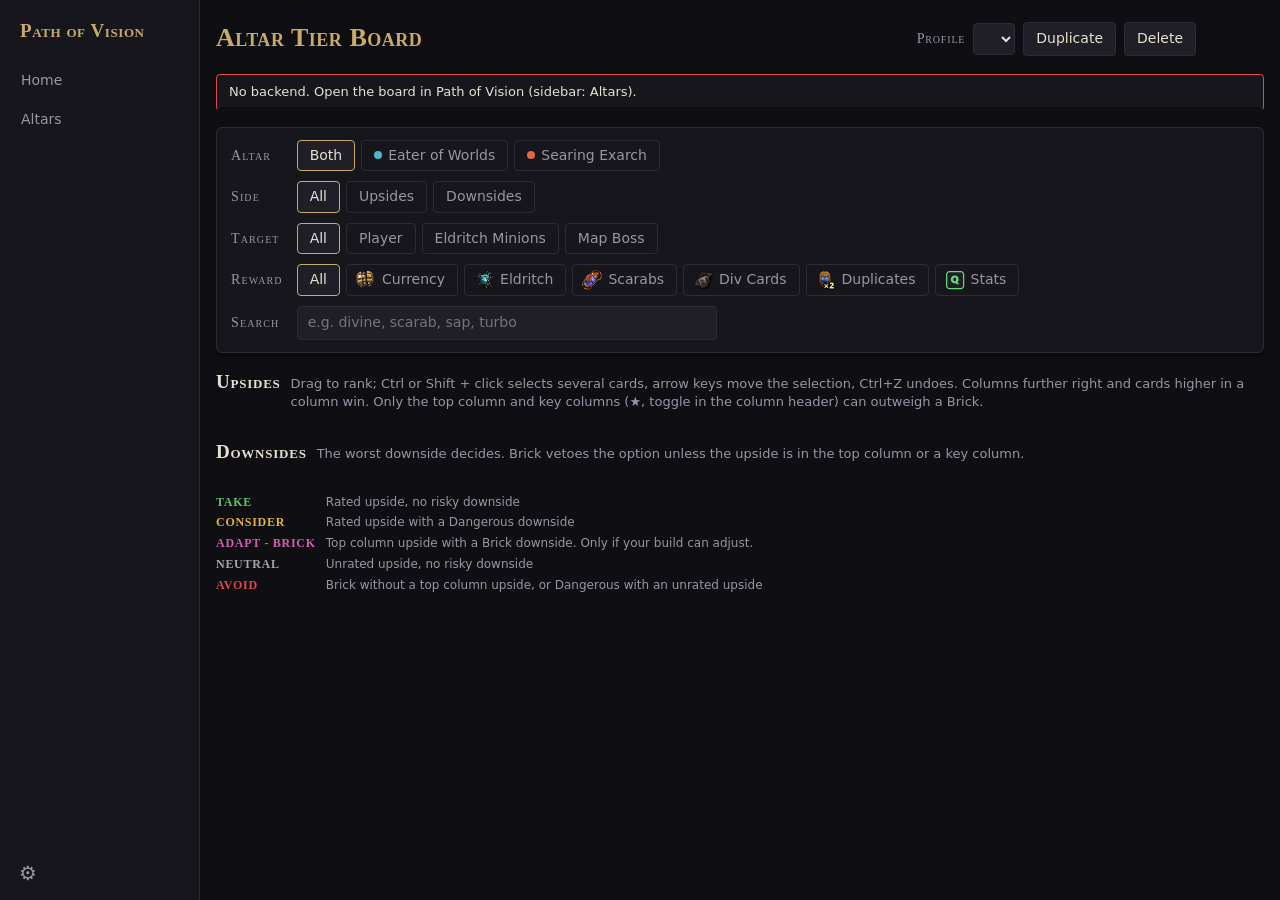
==== ui/modules/altar/board/index.html @ 9753ac53 "App: tier board over Tauri IPC" ====
<!doctype html>
<html lang="en">
<head>
<meta charset="utf-8">
<meta name="viewport" content="width=device-width, initial-scale=1">
<title>Altar Tier Board</title>
<link rel="stylesheet" href="../../../shell/shell.css">
<link rel="stylesheet" href="board.css">
</head>
<body data-cards="short" data-target-tag="true">
<div class="app">
  <header class="top">
    <div class="brand">
      <h1>Altar Tier Board</h1>
      <p id="subtitle">Loading…</p>
    </div>
    <div class="profile">
      <label for="profile">Profile</label>
      <select id="profile"></select>
      <button class="btn" id="dup" type="button">Duplicate</button>
      <button class="btn" id="del" type="button">Delete</button>
      <span class="saved" id="saved" aria-live="polite"></span>
    </div>
  </header>

  <div class="notice" id="ro" hidden>
    <strong>This profile is read-only.</strong> Duplicate it to make your own version.
  </div>
  <div class="notice error" id="err" hidden></div>

  <section class="filters sticky" aria-label="Filters">
    <span class="lbl">Altar</span>
    <div class="seg" data-filter="altar">
      <button type="button" data-v="both" aria-pressed="true">Both</button>
      <button type="button" data-v="eater" aria-pressed="false"><span class="dot" style="background:var(--eater)"></span>Eater of Worlds</button>
      <button type="button" data-v="exarch" aria-pressed="false"><span class="dot" style="background:var(--exarch)"></span>Searing Exarch</button>
    </div>
    <span class="lbl">Side</span>
    <div class="seg" data-filter="side">
      <button type="button" data-v="all" aria-pressed="true">All</button>
      <button type="button" data-v="upside" aria-pressed="false">Upsides</button>
      <button type="button" data-v="downside" aria-pressed="false">Downsides</button>
    </div>
    <span class="lbl">Target</span>
    <div class="seg" data-filter="target">
      <button type="button" data-v="all" aria-pressed="true">All</button>
      <button type="button" data-v="player" aria-pressed="false">Player</button>
      <button type="button" data-v="minions" aria-pressed="false">Eldritch Minions</button>
      <button type="button" data-v="boss" aria-pressed="false">Map Boss</button>
    </div>
    <span class="lbl">Reward</span>
    <div class="seg" data-filter="reward" title="Upsides only; picking a reward hides the downsides">
      <button type="button" data-v="all" aria-pressed="true">All</button>
      <button type="button" data-v="currency" aria-pressed="false"><img class="ico" src="../img/mods/chaos-orb.png" alt="">Currency</button>
      <button type="button" data-v="eldritch" aria-pressed="false"><img class="ico" src="../img/mods/grand-eldritch-ichor.png" alt="">Eldritch</button>
      <button type="button" data-v="scarab" aria-pressed="false"><img class="ico" src="../img/mods/cartography-scarab.png" alt="">Scarabs</button>
      <button type="button" data-v="divcard" aria-pressed="false"><img class="ico" src="../img/mods/div-card-div-cards.png" alt="">Div Cards</button>
      <button type="button" data-v="dup" aria-pressed="false"><img class="ico" src="../img/mods/dup-scarabs.png" alt="">Duplicates</button>
      <button type="button" data-v="stat" aria-pressed="false"><img class="ico" src="../img/mods/stat-quantity.png" alt="">Stats</button>
    </div>
    <span class="lbl">Search</span>
    <div class="search-row">
      <input type="search" id="q" placeholder="e.g. divine, scarab, sap, turbo" autocomplete="off">
    </div>
  </section>

  <section class="board" id="board-upside">
    <h2>Upsides <small>Drag to rank; Ctrl or Shift + click selects several cards, arrow keys move the selection, Ctrl+Z undoes. Columns further right and cards higher in a column win. Only the top column and key columns (★, toggle in the column header) can outweigh a Brick.</small></h2>
    <div class="cols-wrap"><div class="cols up" id="cols-upside"></div></div>
  </section>
  <section class="board" id="board-downside">
    <h2>Downsides <small>The worst downside decides. Brick vetoes the option unless the upside is in the top column or a key column.</small></h2>
    <div class="cols-wrap"><div class="cols down" id="cols-downside"></div></div>
  </section>

  <section class="legend" aria-label="Verdicts">
    <b style="color:var(--v-take)">TAKE</b><span>Rated upside, no risky downside</span>
    <b style="color:var(--v-consider)">CONSIDER</b><span>Rated upside with a Dangerous downside</span>
    <b style="color:var(--v-adapt)">ADAPT - BRICK</b><span>Top column upside with a Brick downside. Only if your build can adjust.</span>
    <b style="color:var(--v-neutral)">NEUTRAL</b><span>Unrated upside, no risky downside</span>
    <b style="color:var(--v-avoid)">AVOID</b><span>Brick without a top column upside, or Dangerous with an unrated upside</span>
  </section>
</div>

<script src="../../../shell/shell.js"></script>
<script src="board.js"></script>
</body>
</html>
---- ui/shell/shell.css ----
/* App shell: sidebar and the pages next to it. Color tokens copied from ui/modules/altar/board/board.css :root. */
:root {
  color-scheme: dark;
  --bg: #0f0e12;
  --panel: #17161c;
  --panel-2: #201e27;
  --line: #2e2b36;
  --fg: #e7e1d4;
  --muted: #9b94a7;
  --gold: #c9aa6b;
  --eater: #48b8cc;
  --exarch: #e2683f;
  --v-take: #5cc46a;
  --v-avoid: #e04848;
  --t-brick: #e04a4a;
  --font-display: "Palatino Linotype", "Book Antiqua", Georgia, serif;
  --font-body: "Segoe UI", system-ui, sans-serif;
  --sidebar: 200px;
}

body.has-sidebar { margin-left: var(--sidebar); }

.pov-sidebar {
  position: fixed; top: 0; bottom: 0; left: 0; width: var(--sidebar); z-index: 100;
  display: flex; flex-direction: column; gap: 4px; padding: 18px 10px 12px;
  background: var(--panel); border-right: 1px solid var(--line);
  font-family: var(--font-body); font-size: 14px;
}
.pov-sidebar .brand {
  font-family: var(--font-display); font-weight: 700; font-size: 19px; color: var(--gold);
  font-variant: small-caps; letter-spacing: .03em; padding: 0 10px 14px; margin: 0;
}
.pov-sidebar a {
  display: block; padding: 7px 10px; border-radius: 4px; border: 1px solid transparent;
  color: var(--muted); text-decoration: none;
}
.pov-sidebar a:hover { color: var(--fg); border-color: var(--line); }
.pov-sidebar a[aria-current="page"] { color: var(--fg); background: var(--panel-2); border-color: var(--gold); }
.pov-sidebar .spacer { flex: 1; }
.pov-sidebar .gear {
  align-self: flex-start; background: transparent; border: 1px solid transparent; border-radius: 4px;
  color: var(--muted); cursor: pointer; padding: 4px 8px;
  font: 20px/1 "Segoe UI Symbol", var(--font-body);
}
.pov-sidebar .gear:hover { color: var(--gold); border-color: var(--line); }
.pov-sidebar :focus-visible { outline: 2px solid var(--gold); outline-offset: 2px; }

/* Pages next to the sidebar (Home, Settings). Page parts sit under .page: the board has its own .card. */
* { box-sizing: border-box; }
[hidden] { display: none !important; }
html, body { background: var(--bg); color: var(--fg); margin: 0; }
body { font-family: var(--font-body); font-size: 14px; line-height: 1.4; }
.page { max-width: 760px; padding: 24px 28px 40px; display: flex; flex-direction: column; gap: 16px; }
.page h1 {
  font-family: var(--font-display); font-weight: 700; font-size: 26px; margin: 0; color: var(--gold);
  letter-spacing: .02em; font-variant: small-caps;
}
.page .card { background: var(--panel); border: 1px solid var(--line); border-radius: 6px; padding: 14px 16px; }
.page .card h2 {
  font-family: var(--font-display); font-weight: 700; font-size: 19px; margin: 0 0 10px;
  font-variant: small-caps; letter-spacing: .04em;
}
.muted { color: var(--muted); }
.page .card p { margin: 0; }
.facts { display: grid; grid-template-columns: max-content 1fr; gap: 6px 18px; margin: 0 0 10px; }
.facts dt { color: var(--muted); }
.facts dd { margin: 0; }
.dot { display: inline-block; width: 8px; height: 8px; border-radius: 50%; margin-right: 8px; vertical-align: 1px; background: var(--muted); }
.dot.on { background: var(--v-take); }
.dot.off { background: var(--v-avoid); }
.status-line { border-top: 1px solid var(--line); padding-top: 10px; }
.notice { border: 1px solid var(--line); background: var(--panel); border-radius: 4px; padding: 8px 12px; color: var(--muted); font-size: 13px; }
.notice.error { border-color: var(--t-brick); color: var(--fg); }
.page .card .notice { margin-top: 10px; }
.module-head { display: flex; align-items: baseline; justify-content: space-between; gap: 12px; }
.module-head h2 { margin-bottom: 6px; }

/* On/off switch: a checkbox with a track. */
.switch { display: inline-flex; align-items: center; gap: 8px; cursor: pointer; color: var(--muted); user-select: none; }
.switch input { position: absolute; opacity: 0; width: 1px; height: 1px; }
.switch .track {
  position: relative; width: 38px; height: 20px; border-radius: 10px; background: var(--panel-2);
  border: 1px solid var(--line); transition: background .12s, border-color .12s;
}
.switch .track::after {
  content: ""; position: absolute; top: 2px; left: 2px; width: 14px; height: 14px; border-radius: 50%;
  background: var(--muted); transition: transform .12s, background .12s;
}
.switch input:checked + .track { border-color: var(--gold); }
.switch input:checked + .track::after { transform: translateX(18px); background: var(--gold); }
.switch input:checked ~ .state { color: var(--fg); }
.switch input:focus-visible + .track { outline: 2px solid var(--gold); outline-offset: 2px; }
.switch input:disabled ~ * { opacity: .5; cursor: default; }
---- ui/modules/altar/board/board.css ----
/* Single dark look on purpose: the board sits next to the game. */
:root {
  color-scheme: dark;
  --bg: #0f0e12;
  --panel: #17161c;
  --panel-2: #201e27;
  --line: #2e2b36;
  --fg: #e7e1d4;
  --muted: #9b94a7;
  --gold: #c9aa6b;
  --eater: #48b8cc;
  --exarch: #e2683f;
  --up-text: #9db8ff;
  --down-text: #e08b8b;
  --t-s: #d9b25a;
  --t-a: #b48cf0;
  --t-b: #6fa4dc;
  --t-un: #5d5868;
  --t-fine: #6d9a78;
  --t-danger: #e0a43a;
  --t-brick: #e04a4a;
  --v-take: #5cc46a;
  --v-consider: #e2b33c;
  --v-neutral: #a3a7ad;
  --v-avoid: #e04848;
  --v-adapt: #d65db1;
  --card-art: .4;                     /* how strongly the target scene shows behind a card */
  --font-display: "Palatino Linotype", "Book Antiqua", Georgia, serif;
  --font-body: "Segoe UI", system-ui, sans-serif;
}
* { box-sizing: border-box; }
[hidden] { display: none !important; }   /* display rules below must not override it */
html, body { background: var(--bg); color: var(--fg); margin: 0; }
body { font-family: var(--font-body); font-size: 14px; line-height: 1.4; padding: 20px 16px 40px; }
.app { display: flex; flex-direction: column; gap: 16px; }   /* full window width: wide screens fit more columns */

header.top { display: flex; flex-wrap: wrap; align-items: center; justify-content: space-between; gap: 12px; }
.brand h1 { font-family: var(--font-display); font-weight: 700; font-size: 26px; margin: 0; color: var(--gold); letter-spacing: .02em; font-variant: small-caps; }
.brand p { margin: 2px 0 0; color: var(--muted); font-size: 13px; }
.profile { display: flex; align-items: center; gap: 8px; flex-wrap: wrap; }
.profile label { font-family: var(--font-display); color: var(--muted); font-size: 14px; font-variant: small-caps; letter-spacing: .06em; }
.saved { color: var(--muted); font-size: 12px; min-width: 60px; }
select, button, input { font: inherit; color: var(--fg); }
select, input[type="search"] { background: var(--panel-2); border: 1px solid var(--line); border-radius: 4px; padding: 6px 10px; }
button.btn { background: var(--panel-2); border: 1px solid var(--line); border-radius: 4px; padding: 6px 12px; cursor: pointer; }
button.btn:hover:not(:disabled) { border-color: var(--gold); }
button.btn:disabled { opacity: .4; cursor: default; }
:focus-visible { outline: 2px solid var(--gold); outline-offset: 2px; }

.notice { border: 1px solid var(--line); background: var(--panel); border-radius: 4px; padding: 8px 12px; color: var(--muted); font-size: 13px; }
.notice strong { color: var(--fg); }
.notice.error { border-color: var(--t-brick); color: var(--fg); }

.filters { background: var(--panel); border: 1px solid var(--line); border-radius: 6px; padding: 12px 14px; display: grid; grid-template-columns: auto 1fr; gap: 10px 14px; align-items: center; }
.filters .lbl { font-family: var(--font-display); color: var(--muted); font-size: 14px; font-variant: small-caps; letter-spacing: .08em; }
.seg { display: flex; flex-wrap: wrap; gap: 6px; }
.seg button { background: transparent; border: 1px solid var(--line); border-radius: 4px; padding: 5px 12px; cursor: pointer; color: var(--muted); }
.seg button[aria-pressed="true"] { color: var(--fg); border-color: var(--gold); background: var(--panel-2); }
.seg .ico { width: 20px; height: 20px; object-fit: contain; margin: -3px 6px -3px -3px; vertical-align: middle; }
.seg .dot { display: inline-block; width: 8px; height: 8px; border-radius: 50%; margin-right: 6px; vertical-align: 1px; }
/* The filter bar stays at the top while scrolling down to the downsides. */
.filters.sticky { position: sticky; top: 0; z-index: 20; box-shadow: 0 4px 0 rgb(0 0 0 / .35), 0 -20px 0 var(--bg);   /* no blur: a blurred shadow over scrolling cards costs frames */ }
.search-row input { width: 100%; max-width: 420px; }

.board h2 { font-family: var(--font-display); font-weight: 700; font-size: 19px; margin: 0 0 8px; font-variant: small-caps; letter-spacing: .04em; display: flex; align-items: baseline; gap: 10px; }
.board h2 small { font-family: var(--font-body); font-variant: normal; font-weight: 400; font-size: 13px; color: var(--muted); letter-spacing: 0; }
.cols-wrap { overflow-x: auto; padding-bottom: 4px; }
.cols { display: grid; gap: 10px; justify-content: start; }

.col { background: var(--panel); border: 1px solid var(--line); border-top: 3px solid var(--tier); border-radius: 6px; display: flex; flex-direction: column; min-width: 0; }
.col header { display: flex; justify-content: space-between; align-items: baseline; padding: 8px 10px 4px; }
.col header b { font-family: var(--font-display); font-size: 17px; color: var(--tier); letter-spacing: .05em; }
.col header b .star { font-size: 14px; }
.col header { gap: 6px; }
.col header .count { font-size: 12px; color: var(--muted); font-variant-numeric: tabular-nums; }
.col header .tools { margin-left: auto; display: flex; gap: 2px; opacity: 0; transition: opacity .12s; }
.col:hover header .tools, .col header .tools:focus-within { opacity: 1; }
.col header .tools button { background: transparent; border: 1px solid transparent; border-radius: 3px; color: var(--muted); cursor: pointer; padding: 0 5px; font-size: 13px; }
.col header .tools button:hover:not(:disabled) { border-color: var(--line); color: var(--fg); }
.col header .tools button:disabled { visibility: hidden; }
.col header:has(.add-col) { align-items: center; }
.col header .add-col {
  display: inline-flex; align-items: center; gap: 5px; margin-left: 4px; padding: 3px 11px 3px 9px;
  border: 1px solid color-mix(in srgb, var(--tier) 55%, var(--line)); border-radius: 999px;
  background: color-mix(in srgb, var(--tier) 14%, var(--panel-2)); color: var(--tier);
  font: 600 12px/16px var(--font-body); letter-spacing: .02em; white-space: nowrap; cursor: pointer;
  transition: background .12s, border-color .12s;
}
.col header .add-col .plus { font-size: 16px; line-height: 1; margin-top: -1px; }
.col header .add-col:hover:not(:disabled) { background: color-mix(in srgb, var(--tier) 26%, var(--panel-2)); border-color: var(--tier); }
.col header .add-col:disabled { opacity: .35; cursor: default; }
.col .hint { font-size: 12px; color: var(--muted); padding: 0 10px 6px; }
.list { display: flex; flex-direction: column; gap: 8px; padding: 6px 8px 10px; min-height: 90px; max-height: 62vh; overflow-y: auto; border-radius: 0 0 6px 6px; }
.col.over .list { background: color-mix(in srgb, var(--tier) 10%, transparent); }
.col.over { border-color: color-mix(in srgb, var(--tier) 60%, var(--line)); }
.drop-mark { flex: none; height: 3px; margin: -2px 2px; border-radius: 2px; background: var(--tier); box-shadow: 0 0 6px var(--tier); pointer-events: none; }
.empty { color: var(--muted); font-size: 12px; text-align: center; padding: 18px 4px; border: 1px dashed var(--line); border-radius: 4px; }

/* Card: altar-colored frame (split along a slanted gold seam when the mod rolls on both altars),
   the target scene faded in behind the text, the reward icon on the right. */
.card {
  --cut-a: 57%; --cut-b: 43%;                         /* where the seam meets the top and bottom edge */
  position: relative; isolation: isolate; overflow: hidden; flex: none;
  background: var(--panel-2); border-radius: 6px; cursor: grab; user-select: none;
}
.card.dragging { opacity: .4; }
.card.selected { outline: 2px solid var(--gold); outline-offset: 1px; box-shadow: 0 0 10px color-mix(in srgb, var(--gold) 45%, transparent); }
.card.locked { cursor: default; }
.card .body { position: relative; z-index: 2; display: flex; flex-direction: column; gap: 6px; padding: 8px 10px 8px 9px; }
.card.has-reward .body { padding-right: 58px; }
.card::before {                                       /* evens out the scene so the text stays calm */
  content: ""; position: absolute; inset: 0; z-index: 1; pointer-events: none;
  background: linear-gradient(to right, rgb(15 14 18 / .55), rgb(15 14 18 / .35));
}
.card .art {
  position: absolute; inset: 0; z-index: 0; pointer-events: none; opacity: var(--card-art);
  background-repeat: no-repeat; background-size: 130% auto; background-position: center 30%;
  /* blur, saturation and the oval fade are baked into the images (tools/gen_board_art): as CSS they made scrolling stutter */
}
.card .fr { position: absolute; inset: 0; z-index: 3; border: 2px solid var(--c); border-radius: inherit; pointer-events: none; }
.card .fr-eater { --c: var(--eater); }
.card .fr-exarch { --c: var(--exarch); }
.card:hover .fr { border-color: color-mix(in srgb, var(--c) 70%, #fff); }
.card[data-alt="both"] .art-eater { background-position: 10% 30%; }
.card[data-alt="both"] .art-exarch { background-position: 90% 30%; }
.card[data-alt="both"] :is(.art-eater, .fr-eater) { clip-path: polygon(0 0, var(--cut-a) 0, var(--cut-b) 100%, 0 100%); }
.card[data-alt="both"] :is(.art-exarch, .fr-exarch) { clip-path: polygon(var(--cut-a) 0, 100% 0, 100% 100%, var(--cut-b) 100%); }
.card[data-alt="both"]::after {                       /* the gold seam: a short piece on each edge plus a faint line across */
  content: ""; position: absolute; inset: 0; z-index: 3; pointer-events: none;
  background:
    linear-gradient(var(--gold), var(--gold)) top / 100% 2px no-repeat,
    linear-gradient(var(--gold), var(--gold)) bottom / 100% 2px no-repeat;
  clip-path: polygon(calc(var(--cut-a) - 4px) 0, calc(var(--cut-a) + 4px) 0, calc(var(--cut-b) + 4px) 100%, calc(var(--cut-b) - 4px) 100%);
}
.card[data-alt="both"] .body::before {
  content: ""; position: absolute; inset: 0; z-index: -1; pointer-events: none;
  background: color-mix(in srgb, var(--gold) 22%, transparent);
  clip-path: polygon(calc(var(--cut-a) - .5px) 0, calc(var(--cut-a) + .5px) 0, calc(var(--cut-b) + .5px) 100%, calc(var(--cut-b) - .5px) 100%);
}
.card .reward {
  position: absolute; z-index: 2; right: 8px; top: 50%; transform: translateY(-50%);
  width: 46px; height: 46px; object-fit: contain; pointer-events: none;
  filter: drop-shadow(0 1px 3px rgb(0 0 0 / .8));
}
.card .meta { display: flex; gap: 6px; align-items: center; flex-wrap: wrap; font-size: 11px; }
.card .txt, .card .meta, .card .head { text-shadow: 0 0 3px rgb(0 0 0 / .9), 0 1px 2px #000; }
.chip { border: 1px solid var(--line); border-radius: 3px; padding: 1px 6px; color: var(--muted); text-transform: uppercase; letter-spacing: .06em; background: color-mix(in srgb, var(--panel-2) 70%, transparent); }
.card .txt { font-size: 13.5px; line-height: 1.3; }
.card.upside .txt { color: color-mix(in srgb, var(--up-text) 80%, #fff); }
.card.downside .txt { color: color-mix(in srgb, var(--down-text) 80%, #fff); }
/* Card styles (settings.json board_cards): full = mod text only, short = short label above the
   mod text, compact = short label only, one line. */
.card .head { font-family: var(--font-display); font-size: 17px; font-weight: 700; line-height: 1.15; letter-spacing: .01em; }
.card.upside .head { color: color-mix(in srgb, var(--up-text) 55%, #fff); }
.card.downside .head { color: color-mix(in srgb, var(--down-text) 60%, #fff); }
body[data-cards="full"] .card .head { display: none; }
body[data-cards="short"] .card .body { gap: 4px; }
body[data-cards="short"] .card .txt { font-size: 12px; line-height: 1.25; color: var(--muted); }
body[data-cards="compact"] .card .txt { display: none; }
body[data-cards="compact"] .card .body { flex-direction: row; align-items: center; gap: 8px; padding-block: 7px; min-height: 48px; }
body[data-cards="compact"] .card .meta { width: 76px; flex: none; }
body[data-cards="compact"] .card .head { font-size: 16px; flex: 1; min-width: 0; }
body[data-cards="compact"] .card .reward { width: 38px; height: 38px; }
body[data-cards="compact"] .card.has-reward .body { padding-right: 52px; }
body[data-target-tag="false"] .card .meta { display: none; }
.sr { position: absolute; width: 1px; height: 1px; overflow: hidden; clip-path: inset(50%); white-space: nowrap; }

.legend { display: grid; grid-template-columns: auto 1fr; gap: 4px 10px; font-size: 12px; color: var(--muted); max-width: 640px; }
.legend b { font-family: var(--font-display); letter-spacing: .06em; }
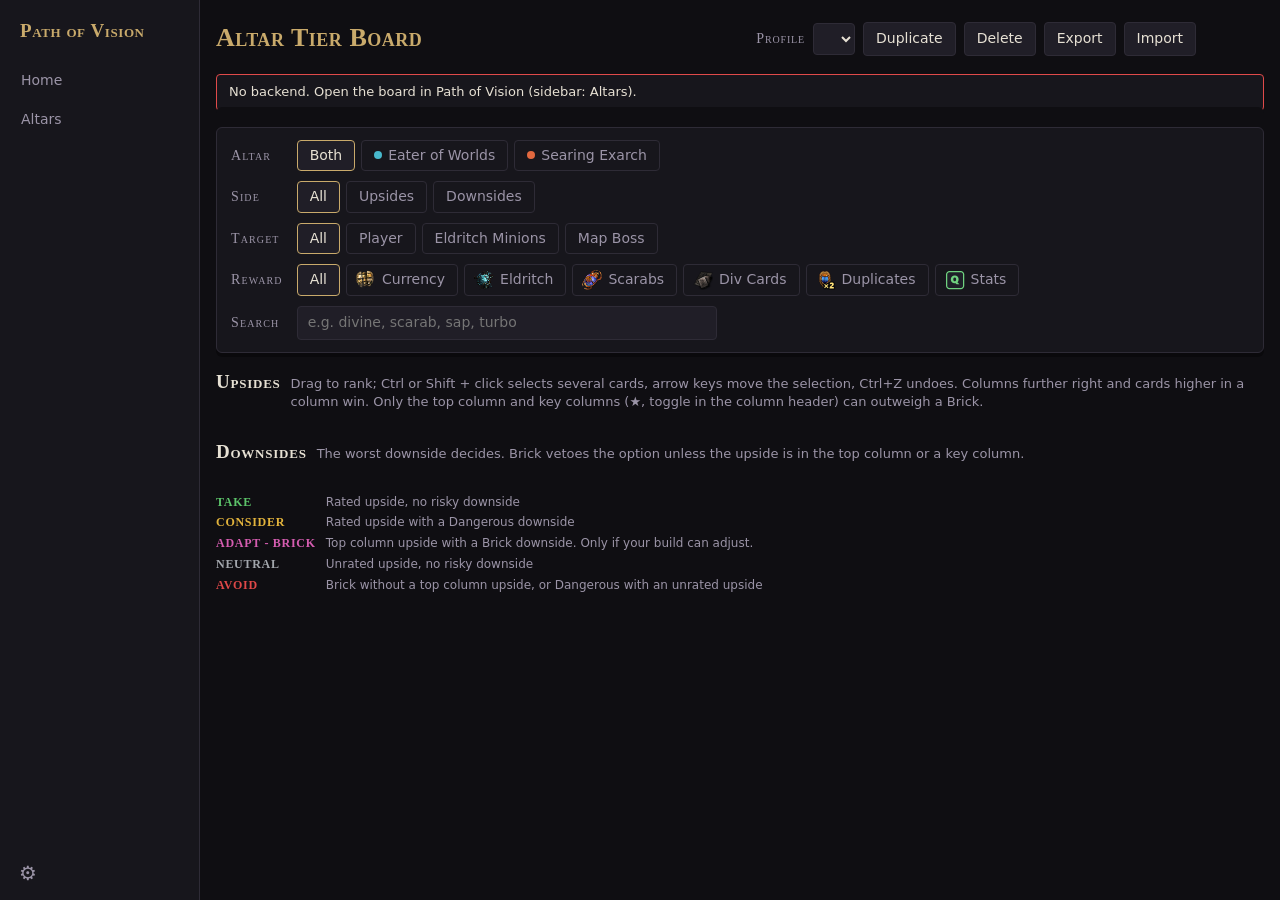
==== commit 3d2aa0ca: "Board: Export / Import profiles as text codes Export copies the profile as a POV1: code (deflated co" ====
--- a/ui/modules/altar/board/index.html
+++ b/ui/modules/altar/board/index.html
@@ -19,6 +19,8 @@
       <select id="profile"></select>
       <button class="btn" id="dup" type="button">Duplicate</button>
       <button class="btn" id="del" type="button">Delete</button>
+      <button class="btn" id="export" type="button" title="Copy this profile as a text code to share">Export</button>
+      <button class="btn" id="import" type="button" title="Add a profile from a text code">Import</button>
       <span class="saved" id="saved" aria-live="polite"></span>
     </div>
   </header>
@@ -82,6 +84,30 @@
   </section>
 </div>
 
+<dialog class="code-dialog" id="import-dialog" aria-labelledby="import-h">
+  <form method="dialog" id="import-form">
+    <h2 id="import-h">Import profile</h2>
+    <label for="import-code">Paste a profile code</label>
+    <textarea id="import-code" rows="5" spellcheck="false" autocomplete="off" placeholder="POV1:…"></textarea>
+    <p class="preview" id="import-preview" aria-live="polite"></p>
+    <div class="actions">
+      <button class="btn" type="button" id="import-cancel">Cancel</button>
+      <button class="btn primary" type="submit" id="import-ok" disabled>Import</button>
+    </div>
+  </form>
+</dialog>
+
+<dialog class="code-dialog" id="export-dialog" aria-labelledby="export-h">
+  <form method="dialog">
+    <h2 id="export-h">Profile code</h2>
+    <label for="export-code">Copying failed. Select the code and copy it with Ctrl+C.</label>
+    <textarea id="export-code" rows="5" spellcheck="false" readonly></textarea>
+    <div class="actions">
+      <button class="btn" type="submit">Close</button>
+    </div>
+  </form>
+</dialog>
+
 <script src="../../../shell/shell.js"></script>
 <script src="board.js"></script>
 </body>
--- a/ui/shell/shell.css
+++ b/ui/shell/shell.css
@@ -75,6 +75,38 @@
 .module-head { display: flex; align-items: baseline; justify-content: space-between; gap: 12px; }
 .module-head h2 { margin-bottom: 6px; }
 
+/* Home: Status and the version card side by side; the version card is always there, so nothing
+   below moves when an update offer appears. */
+.home-row { display: grid; grid-template-columns: 1fr 230px; gap: 16px; align-items: stretch; }
+@media (max-width: 600px) { .home-row { grid-template-columns: 1fr; } }
+.version-card { display: flex; flex-direction: column; gap: 8px; }
+.page .version-card h2 { margin-bottom: 0; }
+.version-card .version { font-family: var(--font-display); font-size: 22px; font-weight: 700; letter-spacing: .02em; font-variant-numeric: tabular-nums; }
+.version-card .version-state { color: var(--muted); font-size: 13px; }
+.version-card #update-box { display: flex; flex-direction: column; align-items: flex-start; gap: 8px; }
+.version-card.offer {
+  border-color: color-mix(in srgb, var(--gold) 55%, var(--line));
+  background: color-mix(in srgb, var(--gold) 7%, var(--panel));
+}
+.version-card.offer h2 { color: var(--gold); }
+.version-card .update-ready { color: var(--gold); font-size: 13px; }
+.small { font-size: 12px; }
+.update-error { border-left: 3px solid var(--t-brick); padding-left: 8px; font-size: 13px; overflow-wrap: anywhere; }
+.btn-gold {
+  display: inline-flex; align-items: center; gap: 8px; font: 600 14px/1.2 var(--font-body);
+  background: var(--gold); color: var(--bg); border: 1px solid var(--gold); border-radius: 4px;
+  padding: 7px 16px; cursor: pointer; transition: background .12s;
+}
+.btn-gold:hover:not(:disabled) { background: color-mix(in srgb, var(--gold) 80%, #fff); }
+.btn-gold:focus-visible { outline: 2px solid var(--fg); outline-offset: 2px; }
+.btn-gold:disabled { opacity: .75; cursor: default; }
+.spinner {
+  width: 12px; height: 12px; border-radius: 50%; border: 2px solid color-mix(in srgb, var(--bg) 35%, transparent);
+  border-top-color: var(--bg); animation: spin .8s linear infinite;
+}
+@keyframes spin { to { transform: rotate(360deg); } }
+@media (prefers-reduced-motion: reduce) { .spinner { animation: none; border-color: var(--bg); border-right-color: transparent; } }
+
 /* On/off switch: a checkbox with a track. */
 .switch { display: inline-flex; align-items: center; gap: 8px; cursor: pointer; color: var(--muted); user-select: none; }
 .switch input { position: absolute; opacity: 0; width: 1px; height: 1px; }
@@ -91,3 +123,49 @@
 .switch input:checked ~ .state { color: var(--fg); }
 .switch input:focus-visible + .track { outline: 2px solid var(--gold); outline-offset: 2px; }
 .switch input:disabled ~ * { opacity: .5; cursor: default; }
+
+/* Settings window (settings.html): section list on the left, the section's groups as forms.
+   Controls copied from the board's former settings panel (ui/modules/altar/board/board.css). */
+body.settings { display: flex; min-height: 100vh; }
+.settings .sections {
+  position: sticky; top: 0; align-self: flex-start; height: 100vh; flex: 0 0 var(--sidebar);
+  display: flex; flex-direction: column; gap: 4px; padding: 18px 10px 12px;
+  background: var(--panel); border-right: 1px solid var(--line);
+}
+.settings .sections .brand {
+  font-family: var(--font-display); font-weight: 700; font-size: 19px; color: var(--gold);
+  font-variant: small-caps; letter-spacing: .03em; padding: 0 10px 14px; margin: 0;
+}
+.settings .sections button {
+  display: block; width: 100%; text-align: left; padding: 7px 10px; margin-bottom: 4px; border-radius: 4px;
+  border: 1px solid transparent; background: transparent; color: var(--muted); cursor: pointer;
+}
+.settings .sections button:hover { color: var(--fg); border-color: var(--line); }
+.settings .sections button[aria-current="true"] { color: var(--fg); background: var(--panel-2); border-color: var(--gold); }
+.settings .page { flex: 1; }
+.settings .section-head { display: flex; align-items: baseline; gap: 14px; }
+.settings select, .settings button, .settings input { font: inherit; color: var(--fg); }
+.settings :focus-visible { outline: 2px solid var(--gold); outline-offset: 2px; }
+.settings .saved { color: var(--muted); font-size: 12px; min-width: 60px; }
+.settings button.btn { background: var(--panel-2); border: 1px solid var(--line); border-radius: 4px; padding: 6px 12px; cursor: pointer; }
+.settings button.btn:hover:not(:disabled) { border-color: var(--gold); }
+.settings #groups { display: flex; flex-direction: column; gap: 16px; }
+.settings .group {
+  background: var(--panel); border: 1px solid var(--line); border-radius: 6px; padding: 12px 14px;
+  display: grid; grid-template-columns: auto 1fr; gap: 10px 14px; align-items: center;
+}
+.settings .group .grp {
+  grid-column: 1 / -1; margin: 4px 0 -2px; font-family: var(--font-display); font-variant: small-caps;
+  font-size: 16px; letter-spacing: .06em; color: var(--gold);
+}
+.settings .group .lbl { font-family: var(--font-display); color: var(--muted); font-size: 14px; font-variant: small-caps; letter-spacing: .08em; }
+.settings .seg { display: flex; flex-wrap: wrap; gap: 6px; }
+.settings .seg button { background: transparent; border: 1px solid var(--line); border-radius: 4px; padding: 5px 12px; cursor: pointer; color: var(--muted); }
+.settings .seg button[aria-pressed="true"] { color: var(--fg); border-color: var(--gold); background: var(--panel-2); }
+.settings .field { display: flex; flex-direction: column; align-items: flex-start; gap: 4px; }
+.settings .ctl { display: flex; align-items: center; gap: 10px; flex-wrap: wrap; color: var(--muted); }
+.settings .field small { color: var(--muted); font-size: 12px; }
+.settings input[type="range"] { width: 220px; accent-color: var(--gold); }
+.settings input[type="number"] { width: 80px; background: var(--panel-2); border: 1px solid var(--line); border-radius: 4px; padding: 5px 8px; }
+.settings input[type="text"] { width: 420px; max-width: 100%; background: var(--panel-2); border: 1px solid var(--line); border-radius: 4px; padding: 5px 8px; }
+.settings output { min-width: 48px; font-variant-numeric: tabular-nums; color: var(--fg); }
--- a/ui/modules/altar/board/board.css
+++ b/ui/modules/altar/board/board.css
@@ -167,3 +167,25 @@
 
 .legend { display: grid; grid-template-columns: auto 1fr; gap: 4px 10px; font-size: 12px; color: var(--muted); max-width: 640px; }
 .legend b { font-family: var(--font-display); letter-spacing: .06em; }
+
+/* Import / Export dialogs (profile codes). */
+.code-dialog {
+  width: min(560px, calc(100vw - 32px)); padding: 0; color: var(--fg);
+  background: var(--panel); border: 1px solid var(--line); border-radius: 6px;
+  box-shadow: 0 10px 40px rgb(0 0 0 / .6);
+}
+.code-dialog::backdrop { background: rgb(0 0 0 / .55); }
+.code-dialog form { display: flex; flex-direction: column; gap: 10px; padding: 16px 18px; }
+.code-dialog h2 { font-family: var(--font-display); font-weight: 700; font-size: 19px; margin: 0; color: var(--gold); font-variant: small-caps; letter-spacing: .04em; }
+.code-dialog label { color: var(--muted); font-size: 13px; }
+.code-dialog textarea {
+  width: 100%; resize: vertical; min-height: 90px; font: 12px/1.4 Consolas, "Cascadia Mono", monospace; color: var(--fg);
+  background: var(--panel-2); border: 1px solid var(--line); border-radius: 4px; padding: 8px 10px; word-break: break-all;
+}
+.code-dialog textarea:focus { border-color: var(--gold); outline: none; }
+.code-dialog .preview { margin: 0; min-height: 1.4em; font-size: 13px; color: var(--muted); }
+.code-dialog .preview.ok { color: var(--fg); }
+.code-dialog .preview.error { color: var(--fg); border-left: 3px solid var(--t-brick); padding-left: 8px; }
+.code-dialog .actions { display: flex; justify-content: flex-end; gap: 8px; margin-top: 4px; }
+button.btn.primary { background: var(--gold); border-color: var(--gold); color: var(--bg); font-weight: 600; }
+button.btn.primary:hover:not(:disabled) { background: color-mix(in srgb, var(--gold) 80%, #fff); }
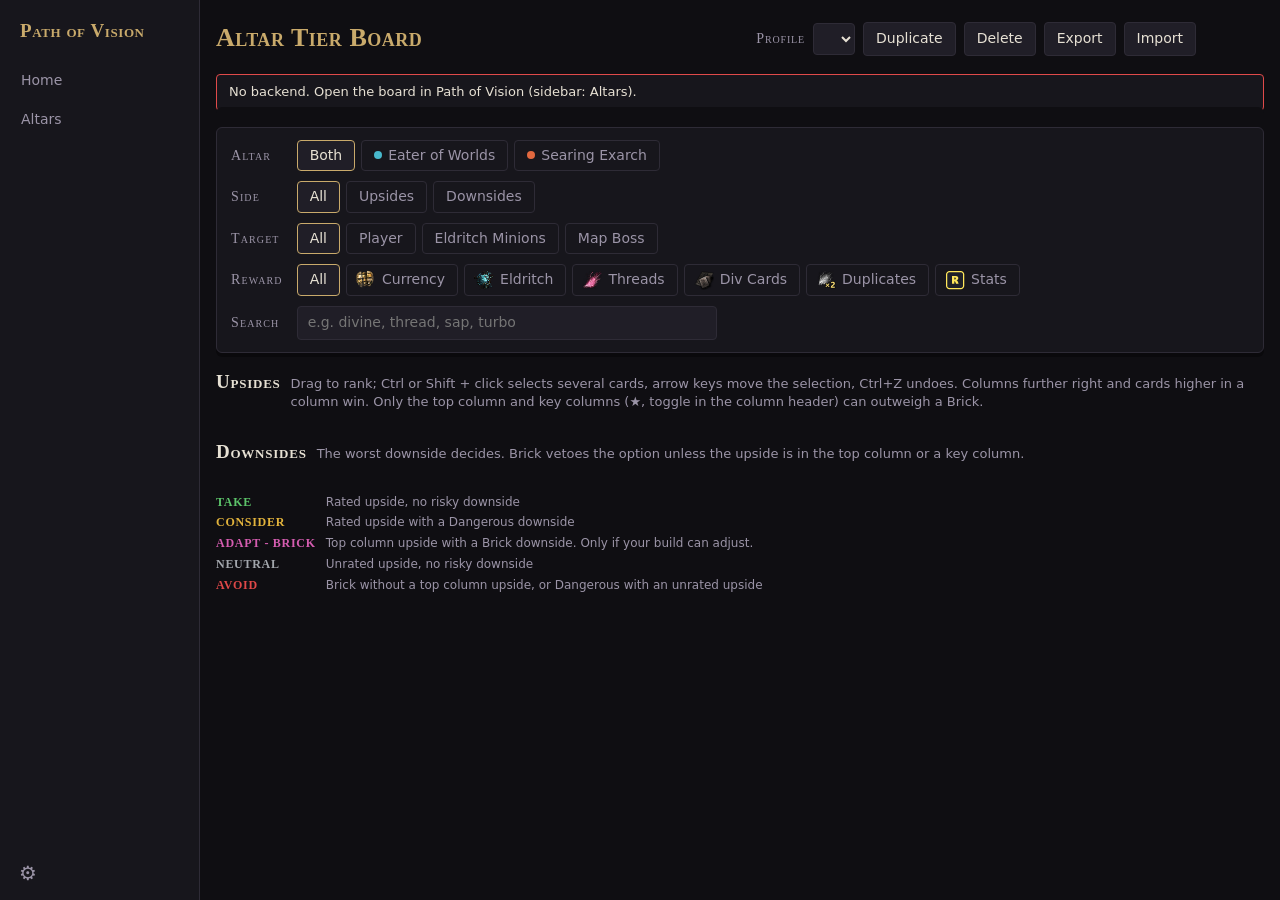
==== commit 3f9a540b: "Data: 3.30 altar mods, Threads replace Scarabs (new Thread icons from the game files, board filter)" ====
--- a/ui/modules/altar/board/index.html
+++ b/ui/modules/altar/board/index.html
@@ -55,14 +55,14 @@
       <button type="button" data-v="all" aria-pressed="true">All</button>
       <button type="button" data-v="currency" aria-pressed="false"><img class="ico" src="../img/mods/chaos-orb.png" alt="">Currency</button>
       <button type="button" data-v="eldritch" aria-pressed="false"><img class="ico" src="../img/mods/grand-eldritch-ichor.png" alt="">Eldritch</button>
-      <button type="button" data-v="scarab" aria-pressed="false"><img class="ico" src="../img/mods/cartography-scarab.png" alt="">Scarabs</button>
+      <button type="button" data-v="thread" aria-pressed="false"><img class="ico" src="../img/mods/ritual-thread.png" alt="">Threads</button>
       <button type="button" data-v="divcard" aria-pressed="false"><img class="ico" src="../img/mods/div-card-div-cards.png" alt="">Div Cards</button>
-      <button type="button" data-v="dup" aria-pressed="false"><img class="ico" src="../img/mods/dup-scarabs.png" alt="">Duplicates</button>
-      <button type="button" data-v="stat" aria-pressed="false"><img class="ico" src="../img/mods/stat-quantity.png" alt="">Stats</button>
+      <button type="button" data-v="dup" aria-pressed="false"><img class="ico" src="../img/mods/dup-threads.png" alt="">Duplicates</button>
+      <button type="button" data-v="stat" aria-pressed="false"><img class="ico" src="../img/mods/stat-rarity.png" alt="">Stats</button>
     </div>
     <span class="lbl">Search</span>
     <div class="search-row">
-      <input type="search" id="q" placeholder="e.g. divine, scarab, sap, turbo" autocomplete="off">
+      <input type="search" id="q" placeholder="e.g. divine, thread, sap, turbo" autocomplete="off">
     </div>
   </section>
 
@@ -108,6 +108,18 @@
   </form>
 </dialog>
 
+<dialog class="code-dialog ask-dialog" id="ask-dialog" aria-labelledby="ask-h">
+  <form method="dialog" id="ask-form">
+    <h2 id="ask-h"></h2>
+    <label for="ask-input" id="ask-text"></label>
+    <input type="text" id="ask-input" maxlength="100" autocomplete="off" spellcheck="false">
+    <div class="actions">
+      <button class="btn" type="button" id="ask-cancel">Cancel</button>
+      <button class="btn primary" type="submit" id="ask-ok">OK</button>
+    </div>
+  </form>
+</dialog>
+
 <script src="../../../shell/shell.js"></script>
 <script src="board.js"></script>
 </body>
--- a/ui/modules/altar/board/board.css
+++ b/ui/modules/altar/board/board.css
@@ -187,5 +187,14 @@
 .code-dialog .preview.ok { color: var(--fg); }
 .code-dialog .preview.error { color: var(--fg); border-left: 3px solid var(--t-brick); padding-left: 8px; }
 .code-dialog .actions { display: flex; justify-content: flex-end; gap: 8px; margin-top: 4px; }
+.ask-dialog { width: min(420px, calc(100vw - 32px)); }
+.ask-dialog label { color: var(--fg); font-size: 14px; }
+.ask-dialog input {
+  width: 100%; font: 14px var(--font-body); color: var(--fg);
+  background: var(--panel-2); border: 1px solid var(--line); border-radius: 4px; padding: 7px 10px;
+}
+.ask-dialog input:focus { border-color: var(--gold); outline: none; }
 button.btn.primary { background: var(--gold); border-color: var(--gold); color: var(--bg); font-weight: 600; }
+button.btn.primary.danger { background: var(--t-brick); border-color: var(--t-brick); color: #fff; }
+button.btn.primary.danger:hover:not(:disabled) { background: color-mix(in srgb, var(--t-brick) 80%, #fff); }
 button.btn.primary:hover:not(:disabled) { background: color-mix(in srgb, var(--gold) 80%, #fff); }
